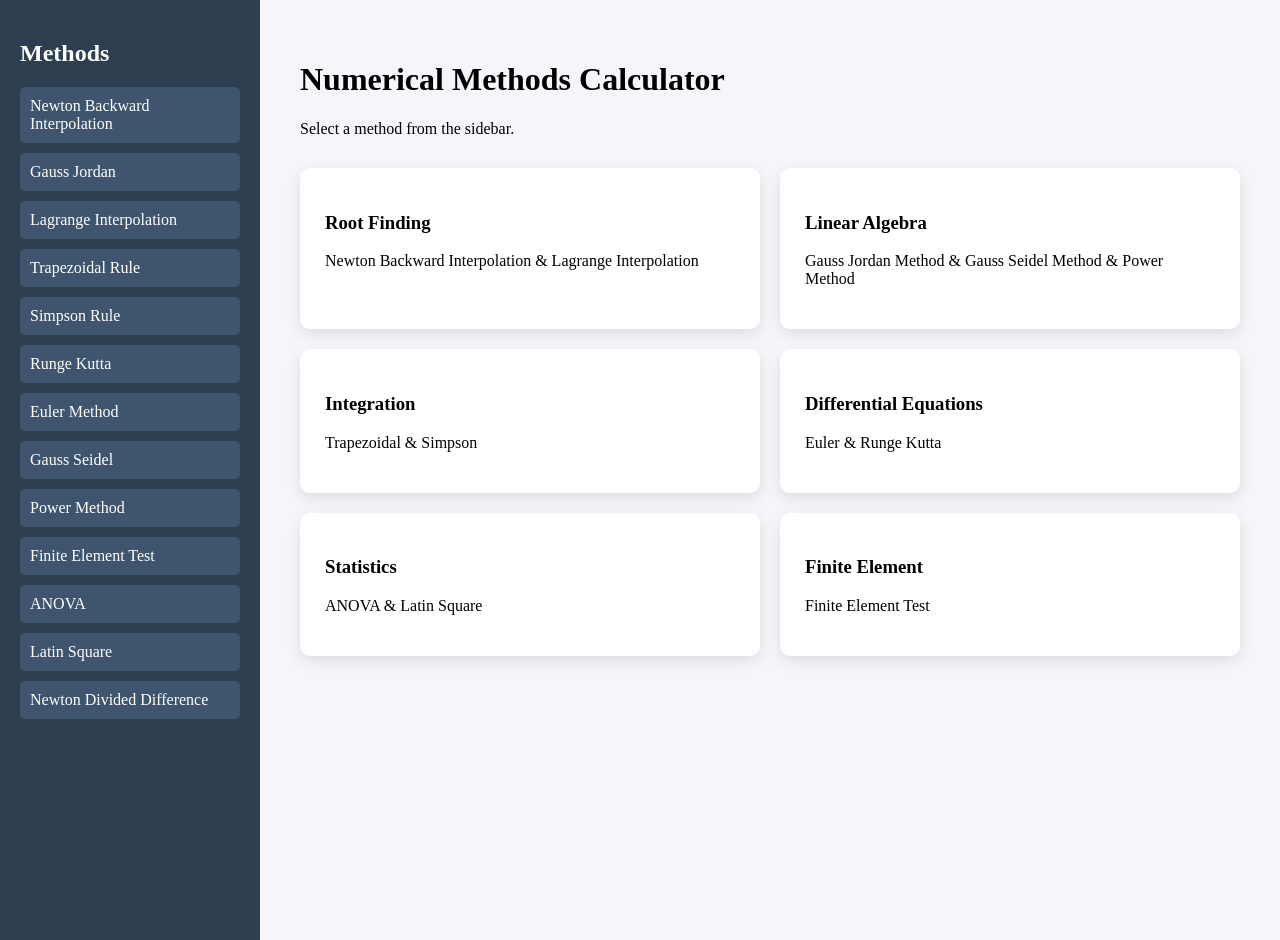
==== index.html @ d66b9c9f "Improved and added new methods to the project. The new files include index.html, various method impl" ====
<!DOCTYPE html>
<html>
<head>
<title>Numerical Methods Toolkit</title>
<link rel="stylesheet" href="style.css">
</head>

<body>

<div class="sidebar">

<h2>Methods</h2>

<a href="methods/newtonbackwardinterpolation.html">Newton Backward Interpolation</a>
<a href="methods/gauss-jordan.html">Gauss Jordan</a>
<a href="methods/lagrange.html">Lagrange Interpolation</a>
<a href="methods/trapezoidal.html">Trapezoidal Rule</a>
<a href="methods/simpson.html">Simpson Rule</a>
<a href="methods/rk4.html">Runge Kutta</a>
<a href="methods/euler.html">Euler Method</a>
<a href="methods/gauss_seidel.html">Gauss Seidel</a>
<a href="methods/power.html">Power Method</a>
<a href="methods/ftest.html">Finite Element Test</a>
<a href="methods/anova.html">ANOVA</a>
<a href="methods/latin_square.html">Latin Square</a>
<a href="methods/newton.html">Newton Divided Difference</a>

</div>

<div class="main">

<h1>Numerical Methods Calculator</h1>
<p>Select a method from the sidebar.</p>

<div class="cards">

<div class="card">
<h3>Root Finding</h3>
<p>Newton Backward Interpolation & Lagrange Interpolation</p>
</div>

<div class="card">
<h3>Linear Algebra</h3>
<p>Gauss Jordan Method & Gauss Seidel Method & Power Method</p>
</div>

<div class="card">
<h3>Integration</h3>
<p>Trapezoidal & Simpson</p>
</div>

<div class="card">
<h3>Differential Equations</h3>
<p>Euler & Runge Kutta</p>
</div>

<div class="card">
<h3>Statistics</h3>
<p>ANOVA & Latin Square</p>
</div>

<div class="card">
<h3>Finite Element</h3>
<p>Finite Element Test</p>
</div>

</div>

</body>
</html>
---- style.css ----
body{
margin:0;
font-family:Segoe UI;
display:flex;
}

.sidebar{
width:220px;
background:#2d3e50;
height:100vh;
padding:20px;
color:white;
}

.sidebar a{
display:block;
color:white;
padding:10px;
text-decoration:none;
margin-top:10px;
background:#3f556e;
border-radius:5px;
}

.sidebar a:hover{
background:#5d7a99;
}

.main{
flex:1;
padding:40px;
background:#f4f6f9;
}

.cards{
display:grid;
grid-template-columns:repeat(2,1fr);
gap:20px;
margin-top:30px;
}

.card{
background:white;
padding:25px;
border-radius:10px;
box-shadow:0 5px 15px rgba(0,0,0,0.1);
}
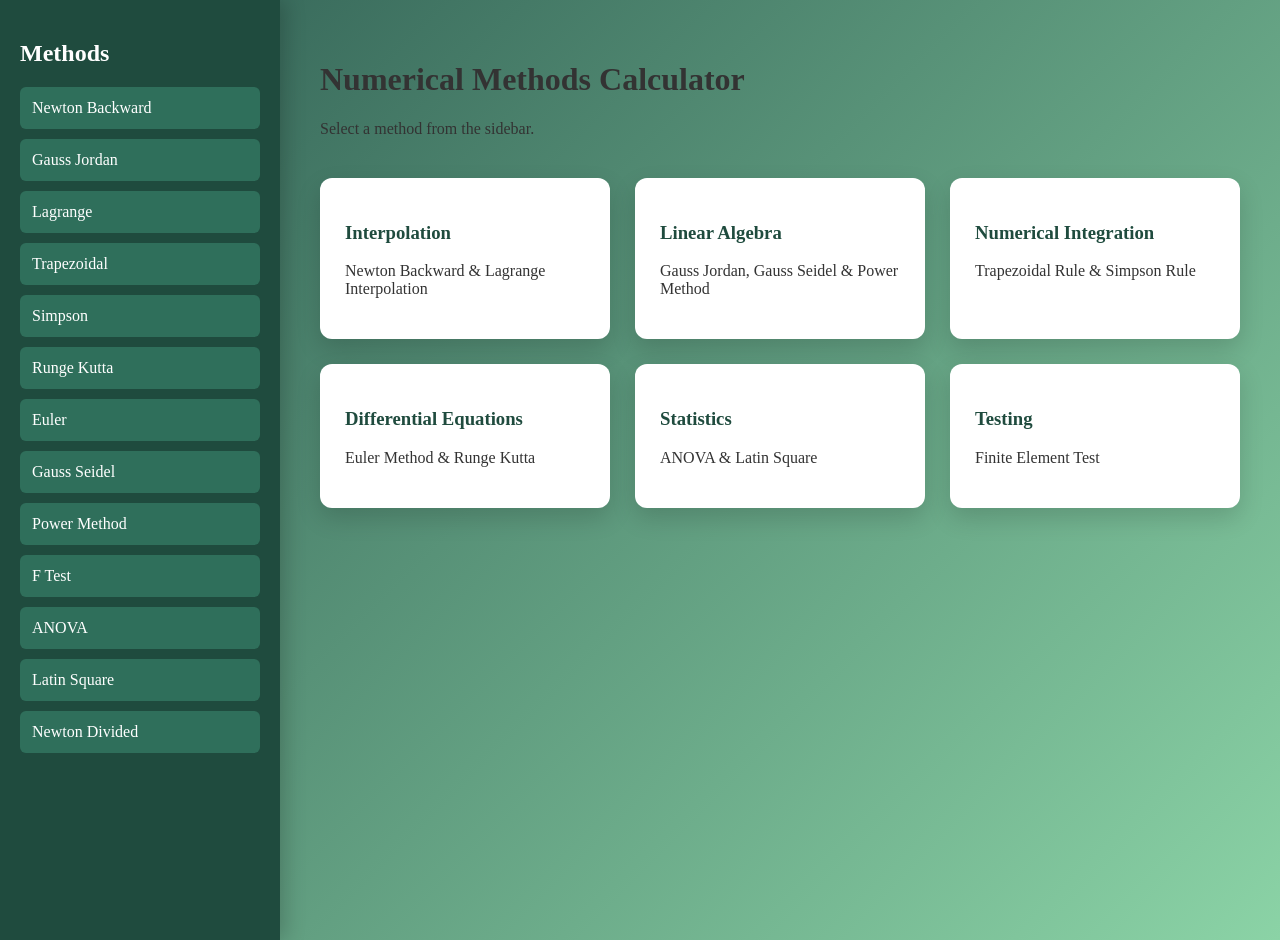
==== commit 86219b2f: "Improvised the design of the website by updating the index.html and style.css files. The changes inc" ====
--- a/index.html
+++ b/index.html
@@ -11,19 +11,19 @@
 
 <h2>Methods</h2>
 
-<a href="methods/newtonbackwardinterpolation.html">Newton Backward Interpolation</a>
+<a href="methods/newtonbackwardinterpolation.html">Newton Backward</a>
 <a href="methods/gauss-jordan.html">Gauss Jordan</a>
-<a href="methods/lagrange.html">Lagrange Interpolation</a>
-<a href="methods/trapezoidal.html">Trapezoidal Rule</a>
-<a href="methods/simpson.html">Simpson Rule</a>
+<a href="methods/lagrange.html">Lagrange</a>
+<a href="methods/trapezoidal.html">Trapezoidal</a>
+<a href="methods/simpson.html">Simpson</a>
 <a href="methods/rk4.html">Runge Kutta</a>
-<a href="methods/euler.html">Euler Method</a>
+<a href="methods/euler.html">Euler</a>
 <a href="methods/gauss_seidel.html">Gauss Seidel</a>
 <a href="methods/power.html">Power Method</a>
-<a href="methods/ftest.html">Finite Element Test</a>
+<a href="methods/ftest.html">F Test</a>
 <a href="methods/anova.html">ANOVA</a>
 <a href="methods/latin_square.html">Latin Square</a>
-<a href="methods/newton.html">Newton Divided Difference</a>
+<a href="methods/newton.html">Newton Divided</a>
 
 </div>
 
@@ -35,23 +35,23 @@
 <div class="cards">
 
 <div class="card">
-<h3>Root Finding</h3>
-<p>Newton Backward Interpolation & Lagrange Interpolation</p>
+<h3>Interpolation</h3>
+<p>Newton Backward & Lagrange Interpolation</p>
 </div>
 
 <div class="card">
 <h3>Linear Algebra</h3>
-<p>Gauss Jordan Method & Gauss Seidel Method & Power Method</p>
+<p>Gauss Jordan, Gauss Seidel & Power Method</p>
 </div>
 
 <div class="card">
-<h3>Integration</h3>
-<p>Trapezoidal & Simpson</p>
+<h3>Numerical Integration</h3>
+<p>Trapezoidal Rule & Simpson Rule</p>
 </div>
 
 <div class="card">
 <h3>Differential Equations</h3>
-<p>Euler & Runge Kutta</p>
+<p>Euler Method & Runge Kutta</p>
 </div>
 
 <div class="card">
@@ -60,8 +60,10 @@
 </div>
 
 <div class="card">
-<h3>Finite Element</h3>
+<h3>Testing</h3>
 <p>Finite Element Test</p>
+</div>
+
 </div>
 
 </div>
--- a/style.css
+++ b/style.css
@@ -2,46 +2,116 @@
 margin:0;
 font-family:Segoe UI;
 display:flex;
+background:linear-gradient(135deg,#2f5e53,#8bd3a6);
 }
 
+/* Sidebar */
+
 .sidebar{
-width:220px;
-background:#2d3e50;
+width:240px;
+background:#1f4b3e;
 height:100vh;
 padding:20px;
 color:white;
+box-shadow:5px 0 20px rgba(0,0,0,0.2);
+animation:slideIn 0.8s ease;
+}
+
+.sidebar h2{
+margin-bottom:20px;
 }
 
 .sidebar a{
 display:block;
 color:white;
-padding:10px;
+padding:12px;
 text-decoration:none;
 margin-top:10px;
-background:#3f556e;
-border-radius:5px;
+background:#2f6f5b;
+border-radius:6px;
+transition:0.3s;
 }
 
 .sidebar a:hover{
-background:#5d7a99;
+background:#49a078;
+transform:translateX(5px);
 }
+
+/* Main area */
 
 .main{
 flex:1;
 padding:40px;
-background:#f4f6f9;
+color:#333;
 }
+
+/* Title animation */
+
+.main h1{
+animation:fadeDown 1s ease;
+}
+
+/* Cards */
 
 .cards{
 display:grid;
-grid-template-columns:repeat(2,1fr);
-gap:20px;
-margin-top:30px;
+grid-template-columns:repeat(3,1fr);
+gap:25px;
+margin-top:40px;
 }
 
 .card{
 background:white;
 padding:25px;
-border-radius:10px;
-box-shadow:0 5px 15px rgba(0,0,0,0.1);
+border-radius:12px;
+box-shadow:0 10px 25px rgba(0,0,0,0.15);
+transition:0.3s;
+cursor:pointer;
+}
+
+.card:hover{
+transform:translateY(-8px);
+box-shadow:0 20px 40px rgba(0,0,0,0.25);
+}
+
+.card h3{
+color:#1f4b3e;
+}
+
+/* Animations */
+
+@keyframes slideIn{
+from{
+transform:translateX(-100%);
+opacity:0;
+}
+to{
+transform:translateX(0);
+opacity:1;
+}
+}
+
+@keyframes fadeDown{
+from{
+opacity:0;
+transform:translateY(-20px);
+}
+to{
+opacity:1;
+transform:translateY(0);
+}
+}
+
+/* Responsive */
+
+@media(max-width:900px){
+
+.cards{
+grid-template-columns:1fr;
+}
+
+.sidebar{
+width:200px;
+}
+
 }
